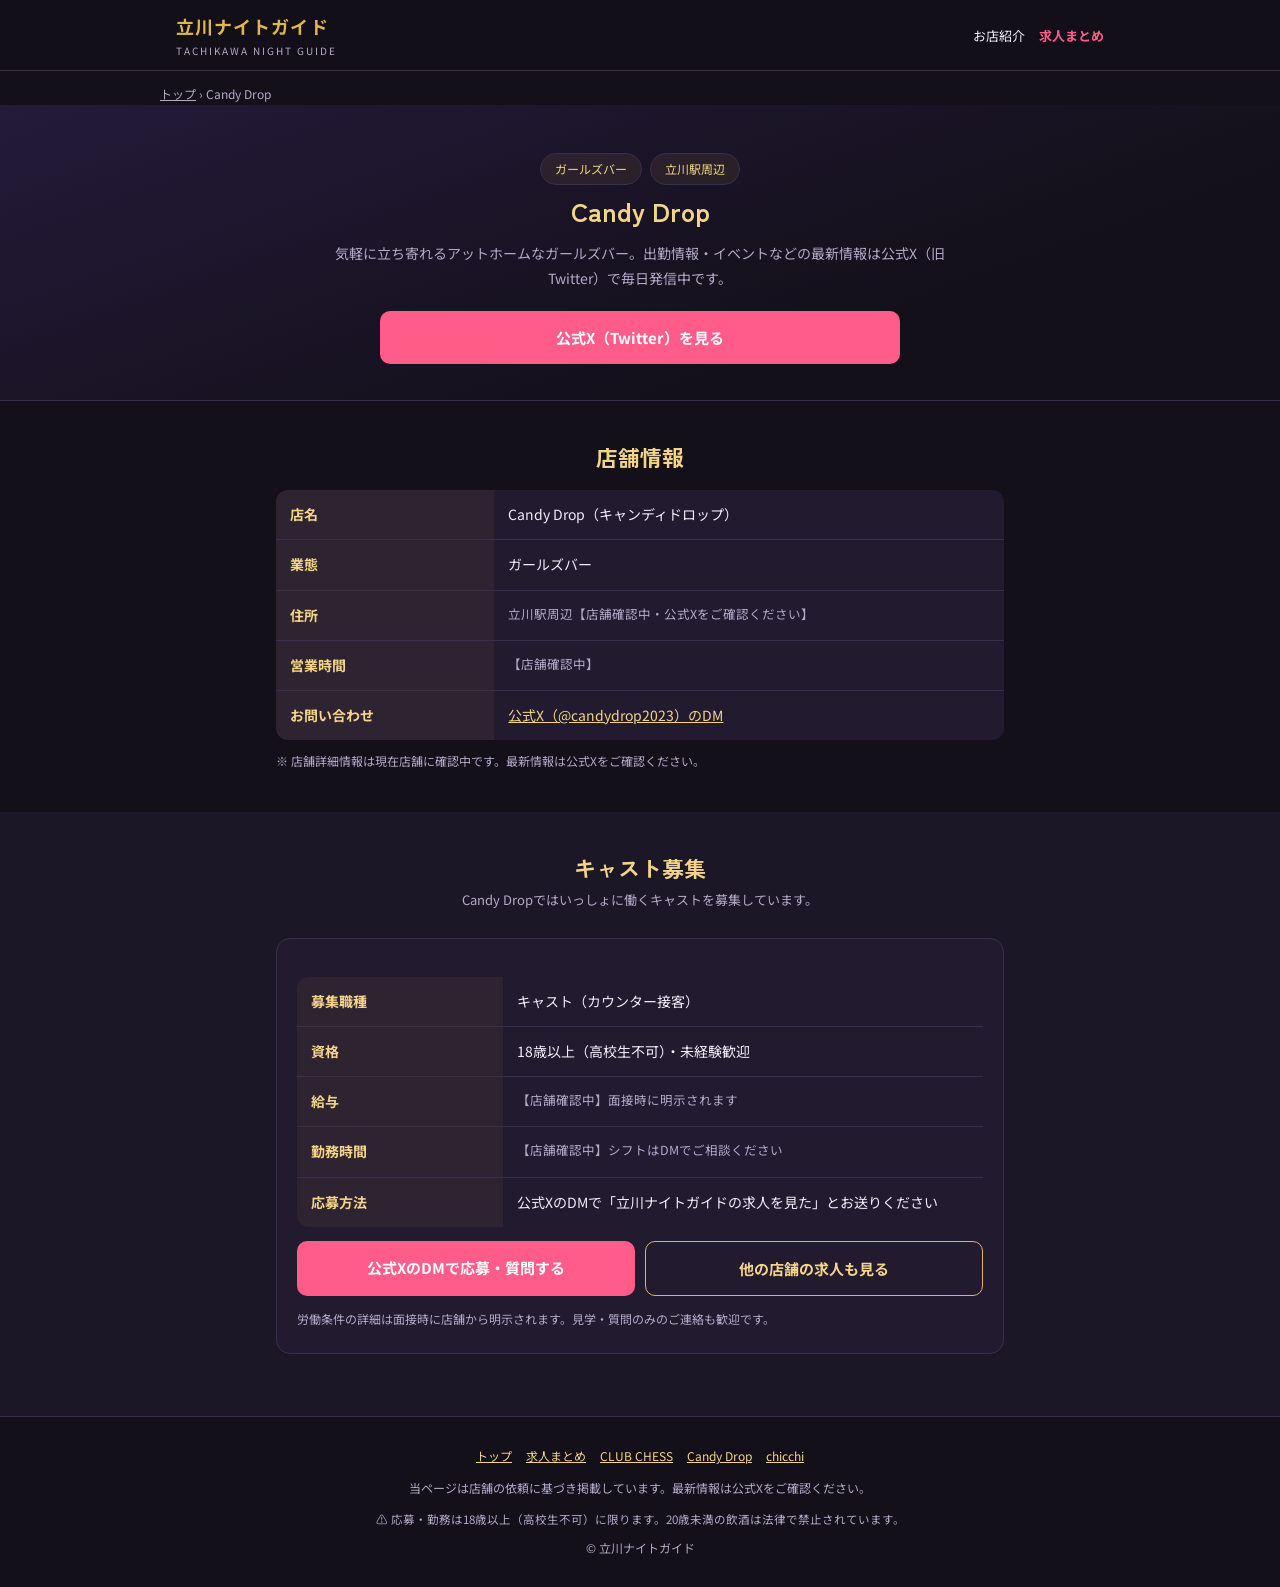
==== candydrop.html @ 4db2676d "feat: initial site - Tachikawa night guide + jobs aggregator (5 pages) - index (3-store guide), jobs" ====
<!DOCTYPE html>
<html lang="ja">
<head>
<meta charset="UTF-8">
<meta name="viewport" content="width=device-width, initial-scale=1.0">
<title>Candy Drop（立川ガールズバー）紹介＆キャスト募集｜立川ナイトガイド</title>
<meta name="description" content="立川駅周辺のガールズバー Candy Drop の店舗紹介とキャスト募集情報。最新情報は公式X（Twitter）で発信中。応募はXのDMから。18歳以上（高校生不可）。">
<link rel="preconnect" href="https://fonts.googleapis.com">
<link rel="preconnect" href="https://fonts.gstatic.com" crossorigin>
<link href="https://fonts.googleapis.com/css2?family=Zen+Kaku+Gothic+New:wght@500;700&family=Noto+Sans+JP:wght@400;500;700&display=swap" rel="stylesheet">
<link rel="stylesheet" href="assets/style.css">
</head>
<body>

<header class="site-header">
  <div class="wrap">
    <a class="brand" href="index.html">立川ナイトガイド<small>TACHIKAWA NIGHT GUIDE</small></a>
    <nav class="gnav">
      <a href="index.html#stores">お店紹介</a>
      <a class="jobs" href="jobs.html">求人まとめ</a>
    </nav>
  </div>
</header>

<div class="wrap crumbs"><a href="index.html">トップ</a> › Candy Drop</div>

<div class="hero">
  <div class="wrap">
    <div class="badges">
      <span class="badge">ガールズバー</span>
      <span class="badge">立川駅周辺</span>
    </div>
    <h1>Candy Drop</h1>
    <p>気軽に立ち寄れるアットホームなガールズバー。出勤情報・イベントなどの最新情報は公式X（旧Twitter）で毎日発信中です。</p>
    <div class="btn-row" style="max-width:520px;margin:0 auto;">
      <a class="btn btn-jobs" href="https://x.com/candydrop2023" target="_blank" rel="noopener">公式X（Twitter）を見る</a>
    </div>
  </div>
</div>

<section>
  <div class="wrap" style="max-width:760px;">
    <h2 class="sec-title">店舗情報</h2>
    <table class="tbl" style="margin-top:18px;">
      <tr><th>店名</th><td>Candy Drop（キャンディドロップ）</td></tr>
      <tr><th>業態</th><td>ガールズバー</td></tr>
      <tr><th>住所</th><td class="pending">立川駅周辺【店舗確認中・公式Xをご確認ください】</td></tr>
      <tr><th>営業時間</th><td class="pending">【店舗確認中】</td></tr>
      <tr><th>お問い合わせ</th><td><a href="https://x.com/candydrop2023" target="_blank" rel="noopener">公式X（@candydrop2023）のDM</a></td></tr>
    </table>
    <p class="note" style="margin-top:10px;">※ 店舗詳細情報は現在店舗に確認中です。最新情報は公式Xをご確認ください。</p>
  </div>
</section>

<section style="background:var(--bg2);" id="recruit">
  <div class="wrap" style="max-width:760px;">
    <h2 class="sec-title">キャスト募集</h2>
    <p class="sec-lead">Candy Dropではいっしょに働くキャストを募集しています。</p>
    <div class="job-card">
      <table class="tbl">
        <tr><th>募集職種</th><td>キャスト（カウンター接客）</td></tr>
        <tr><th>資格</th><td>18歳以上（高校生不可）・未経験歓迎</td></tr>
        <tr><th>給与</th><td class="pending">【店舗確認中】面接時に明示されます</td></tr>
        <tr><th>勤務時間</th><td class="pending">【店舗確認中】シフトはDMでご相談ください</td></tr>
        <tr><th>応募方法</th><td>公式XのDMで「立川ナイトガイドの求人を見た」とお送りください</td></tr>
      </table>
      <div class="btn-row">
        <a class="btn btn-jobs" href="https://x.com/candydrop2023" target="_blank" rel="noopener">公式XのDMで応募・質問する</a>
        <a class="btn btn-ghost" href="jobs.html">他の店舗の求人も見る</a>
      </div>
      <p class="note" style="margin-top:12px;">労働条件の詳細は面接時に店舗から明示されます。見学・質問のみのご連絡も歓迎です。</p>
    </div>
  </div>
</section>

<footer class="site-footer">
  <div class="wrap">
    <nav>
      <a href="index.html">トップ</a>
      <a href="jobs.html">求人まとめ</a>
      <a href="chess.html">CLUB CHESS</a>
      <a href="candydrop.html">Candy Drop</a>
      <a href="chicchi.html">chicchi</a>
    </nav>
    <p>当ページは店舗の依頼に基づき掲載しています。最新情報は公式Xをご確認ください。</p>
    <p class="age-note">⚠ 応募・勤務は18歳以上（高校生不可）に限ります。20歳未満の飲酒は法律で禁止されています。</p>
    <p style="margin-top:8px;">© 立川ナイトガイド</p>
  </div>
</footer>

<div class="mobile-bar">
  <a class="btn btn-jobs" href="https://x.com/candydrop2023" target="_blank" rel="noopener">XのDMで連絡</a>
  <a class="btn btn-ghost" href="jobs.html">求人まとめ</a>
</div>

</body>
</html>
---- assets/style.css ----
/* 立川ナイトガイド 共通スタイル（モバイル最優先） */
:root {
  --bg: #131019;
  --bg2: #1c1726;
  --card: #221b30;
  --line: #382e4d;
  --text: #f2eef8;
  --muted: #b3a9c9;
  --gold: #e0b64f;
  --gold2: #f3d488;
  --pink: #ff5c8a;
  --green: #06c755;
  --red: #e8434d;
}
* { margin: 0; padding: 0; box-sizing: border-box; }
html { scroll-behavior: smooth; }
body {
  font-family: "Noto Sans JP", "Hiragino Kaku Gothic ProN", sans-serif;
  background: var(--bg);
  color: var(--text);
  line-height: 1.8;
  font-size: 16px;
}
h1, h2, h3 { font-family: "Zen Kaku Gothic New", "Noto Sans JP", sans-serif; line-height: 1.4; }
a { color: var(--gold2); }
img { max-width: 100%; }
.wrap { max-width: 960px; margin: 0 auto; padding: 0 16px; }

/* header */
.site-header { background: rgba(19, 16, 25, .95); border-bottom: 1px solid var(--line); position: sticky; top: 0; z-index: 50; }
.site-header .wrap { display: flex; align-items: center; justify-content: space-between; padding: 10px 16px; }
.brand { font-weight: 700; color: var(--gold); text-decoration: none; font-size: 18px; letter-spacing: .06em; }
.brand small { display: block; font-size: 10px; color: var(--muted); letter-spacing: .2em; font-weight: 400; }
.gnav { display: flex; gap: 14px; font-size: 13px; }
.gnav a { color: var(--text); text-decoration: none; }
.gnav a.jobs { color: var(--pink); font-weight: 700; }

/* hero */
.hero { background: linear-gradient(160deg, #241a3a 0%, #131019 70%); border-bottom: 1px solid var(--line); padding: 48px 0 36px; text-align: center; }
.hero h1 { font-size: 26px; color: var(--gold2); margin-bottom: 12px; }
.hero p { color: var(--muted); font-size: 14px; max-width: 640px; margin: 0 auto 20px; }
.hero .badges { display: flex; gap: 8px; justify-content: center; flex-wrap: wrap; margin-bottom: 8px; }
.badge { display: inline-block; border: 1px solid var(--line); border-radius: 999px; padding: 4px 14px; font-size: 12px; color: var(--gold2); background: rgba(224, 182, 79, .08); }

/* buttons */
.btn { display: inline-block; border-radius: 10px; padding: 13px 22px; font-weight: 700; text-decoration: none; text-align: center; font-size: 15px; }
.btn-tel { background: var(--red); color: #fff; }
.btn-line { background: var(--green); color: #fff; }
.btn-jobs { background: var(--pink); color: #fff; }
.btn-ghost { border: 1px solid var(--gold); color: var(--gold2); background: transparent; }
.btn-row { display: flex; gap: 10px; flex-wrap: wrap; }
.btn-row .btn { flex: 1 1 160px; }

/* sections */
section { padding: 40px 0; }
.sec-title { text-align: center; font-size: 22px; color: var(--gold2); margin-bottom: 6px; }
.sec-lead { text-align: center; color: var(--muted); font-size: 13px; margin-bottom: 26px; }

/* store cards */
.stores { display: grid; grid-template-columns: 1fr; gap: 18px; }
@media (min-width: 760px) { .stores { grid-template-columns: repeat(3, 1fr); } }
.store-card { background: var(--card); border: 1px solid var(--line); border-radius: 14px; padding: 22px 18px; display: flex; flex-direction: column; gap: 10px; }
.store-card .type { font-size: 12px; color: var(--pink); font-weight: 700; letter-spacing: .1em; }
.store-card h3 { font-size: 19px; color: var(--gold2); }
.store-card .meta { font-size: 12.5px; color: var(--muted); }
.store-card .desc { font-size: 14px; }
.store-card .links { margin-top: auto; display: flex; flex-direction: column; gap: 8px; }
.store-card .links .btn { font-size: 13.5px; padding: 11px 10px; }

/* table */
.tbl { width: 100%; border-collapse: collapse; font-size: 14px; background: var(--card); border-radius: 12px; overflow: hidden; }
.tbl th, .tbl td { border-bottom: 1px solid var(--line); padding: 12px 14px; text-align: left; vertical-align: top; }
.tbl th { width: 30%; color: var(--gold2); font-weight: 700; background: rgba(224, 182, 79, .06); }
.tbl tr:last-child th, .tbl tr:last-child td { border-bottom: none; }

/* job card */
.job-card { background: var(--card); border: 1px solid var(--line); border-radius: 14px; padding: 24px 20px; margin-bottom: 22px; }
.job-card h3 { color: var(--gold2); font-size: 20px; margin-bottom: 4px; }
.job-card .type { color: var(--pink); font-size: 12px; font-weight: 700; letter-spacing: .08em; }
.job-card .tbl { margin: 14px 0; }
.pending { color: var(--muted); font-size: 12.5px; }

/* notice */
.notice { background: rgba(232, 67, 77, .08); border: 1px solid rgba(232, 67, 77, .4); border-radius: 12px; padding: 16px 18px; font-size: 13px; color: #f4c6ca; }
.notice strong { color: #ff9aa3; }
.note { font-size: 12px; color: var(--muted); }

/* flow */
.flow { counter-reset: step; display: grid; gap: 12px; }
.flow li { list-style: none; background: var(--card); border: 1px solid var(--line); border-radius: 12px; padding: 14px 16px 14px 54px; position: relative; font-size: 14px; }
.flow li::before { counter-increment: step; content: counter(step); position: absolute; left: 14px; top: 50%; transform: translateY(-50%); width: 28px; height: 28px; border-radius: 50%; background: var(--gold); color: #131019; font-weight: 700; display: flex; align-items: center; justify-content: center; font-size: 14px; }

/* faq */
.faq details { background: var(--card); border: 1px solid var(--line); border-radius: 10px; padding: 14px 16px; margin-bottom: 10px; font-size: 14px; }
.faq summary { cursor: pointer; font-weight: 700; color: var(--gold2); }
.faq p { margin-top: 8px; color: var(--muted); }

/* footer */
.site-footer { border-top: 1px solid var(--line); padding: 28px 0 90px; font-size: 12px; color: var(--muted); text-align: center; }
.site-footer nav { margin-bottom: 10px; display: flex; gap: 14px; justify-content: center; flex-wrap: wrap; }
.age-note { margin-top: 10px; font-size: 11.5px; }

/* mobile fixed bar */
.mobile-bar { position: fixed; bottom: 0; left: 0; right: 0; display: flex; gap: 8px; padding: 10px 12px calc(10px + env(safe-area-inset-bottom)); background: rgba(19, 16, 25, .97); border-top: 1px solid var(--line); z-index: 60; }
.mobile-bar .btn { flex: 1; padding: 12px 8px; font-size: 14px; }
@media (min-width: 760px) { .mobile-bar { display: none; } .site-footer { padding-bottom: 28px; } }

/* breadcrumbs */
.crumbs { font-size: 12px; color: var(--muted); padding: 12px 0 0; }
.crumbs a { color: var(--muted); }
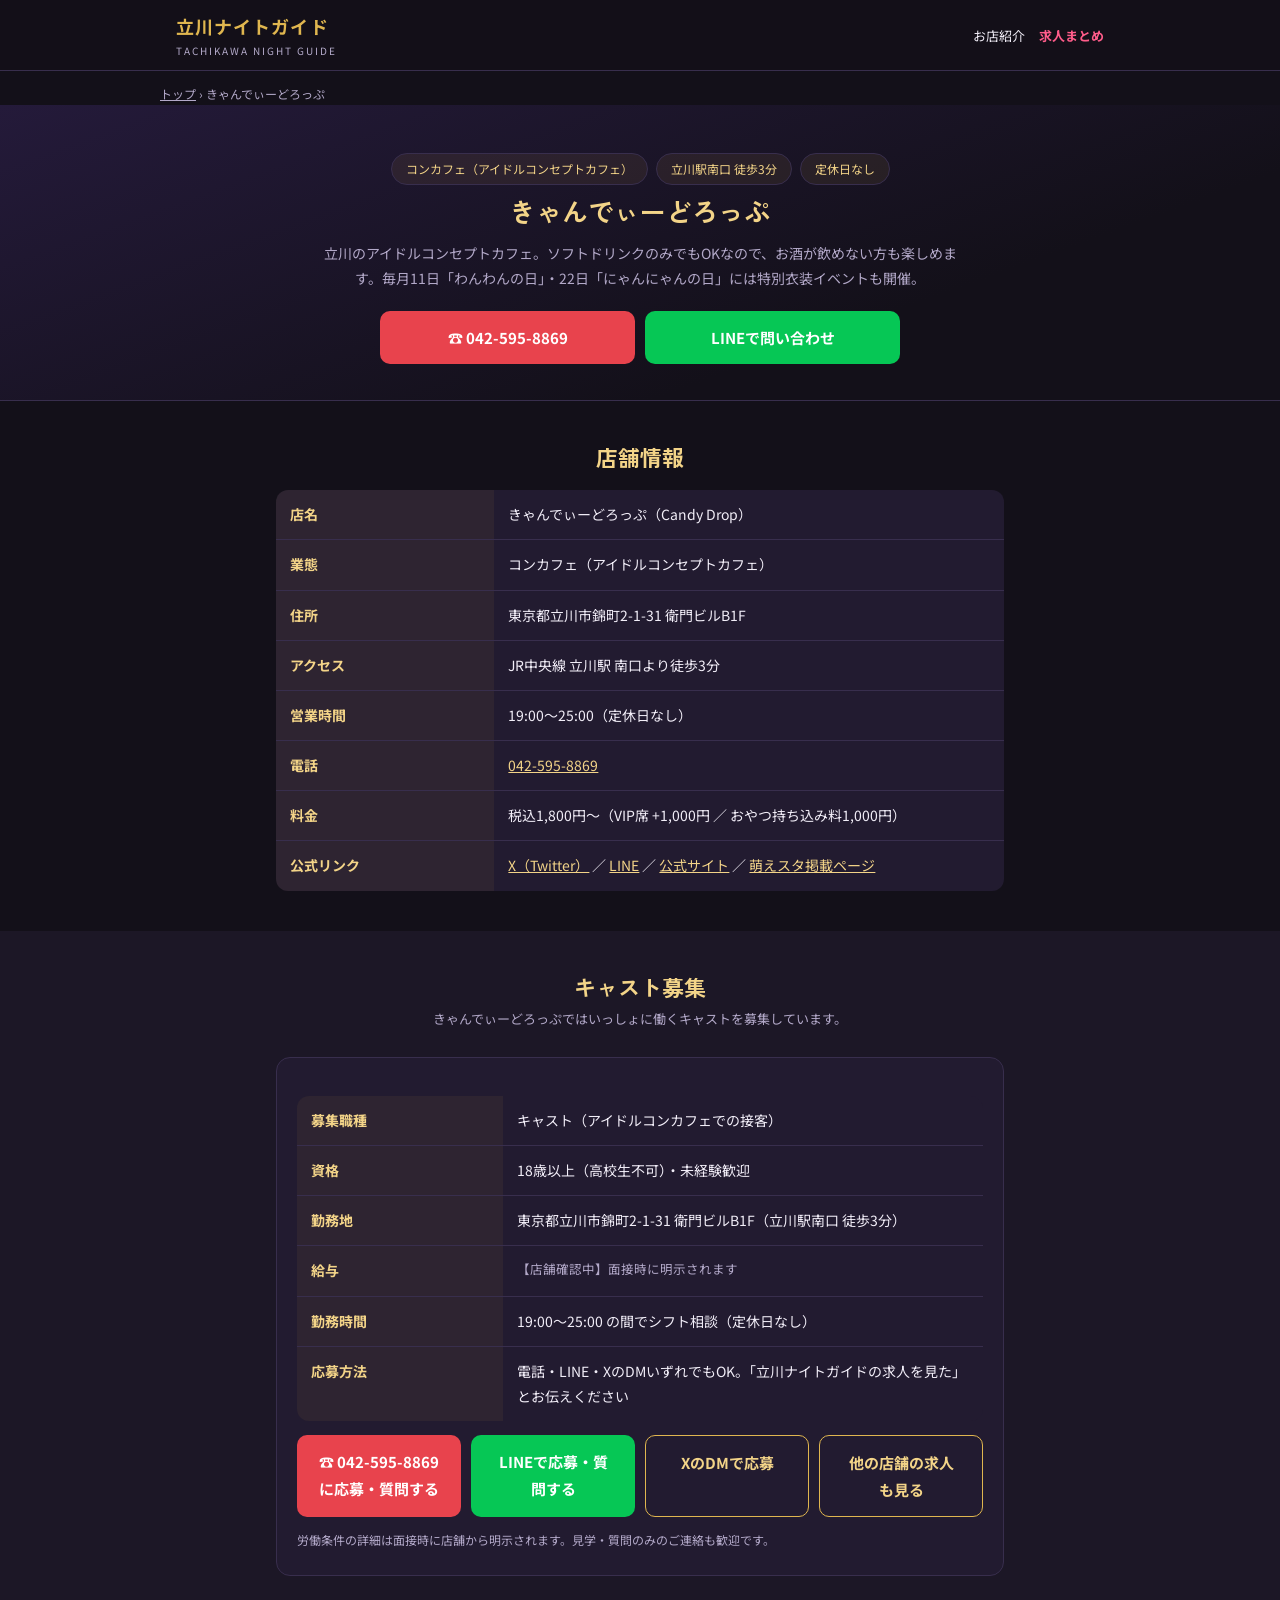
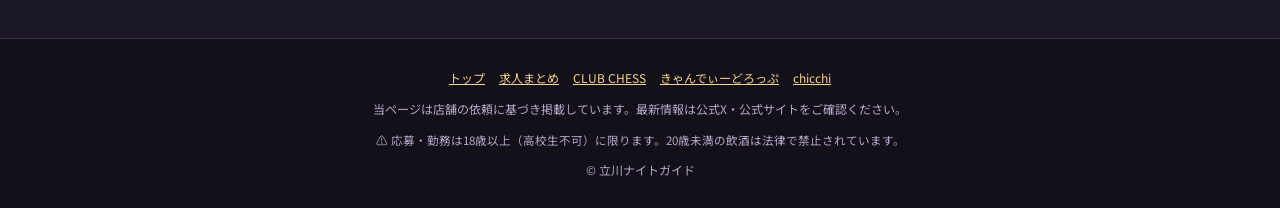
==== commit 8ec25273: "feat: fill in Candy Drop details (kandydrop = idol concept cafe) - correct name きゃんでぃーどろっぷ, type コンカ" ====
--- a/candydrop.html
+++ b/candydrop.html
@@ -3,8 +3,8 @@
 <head>
 <meta charset="UTF-8">
 <meta name="viewport" content="width=device-width, initial-scale=1.0">
-<title>Candy Drop（立川ガールズバー）紹介＆キャスト募集｜立川ナイトガイド</title>
-<meta name="description" content="立川駅周辺のガールズバー Candy Drop の店舗紹介とキャスト募集情報。最新情報は公式X（Twitter）で発信中。応募はXのDMから。18歳以上（高校生不可）。">
+<title>きゃんでぃーどろっぷ（立川コンカフェ）紹介＆キャスト募集｜立川ナイトガイド</title>
+<meta name="description" content="立川駅南口徒歩3分のアイドルコンセプトカフェ「きゃんでぃーどろっぷ」の店舗紹介とキャスト募集情報。19:00〜25:00・定休日なし。応募は042-595-8869またはLINEへ。18歳以上（高校生不可）。">
 <link rel="preconnect" href="https://fonts.googleapis.com">
 <link rel="preconnect" href="https://fonts.gstatic.com" crossorigin>
 <link href="https://fonts.googleapis.com/css2?family=Zen+Kaku+Gothic+New:wght@500;700&family=Noto+Sans+JP:wght@400;500;700&display=swap" rel="stylesheet">
@@ -22,18 +22,20 @@
   </div>
 </header>
 
-<div class="wrap crumbs"><a href="index.html">トップ</a> › Candy Drop</div>
+<div class="wrap crumbs"><a href="index.html">トップ</a> › きゃんでぃーどろっぷ</div>
 
 <div class="hero">
   <div class="wrap">
     <div class="badges">
-      <span class="badge">ガールズバー</span>
-      <span class="badge">立川駅周辺</span>
+      <span class="badge">コンカフェ（アイドルコンセプトカフェ）</span>
+      <span class="badge">立川駅南口 徒歩3分</span>
+      <span class="badge">定休日なし</span>
     </div>
-    <h1>Candy Drop</h1>
-    <p>気軽に立ち寄れるアットホームなガールズバー。出勤情報・イベントなどの最新情報は公式X（旧Twitter）で毎日発信中です。</p>
+    <h1>きゃんでぃーどろっぷ</h1>
+    <p>立川のアイドルコンセプトカフェ。ソフトドリンクのみでもOKなので、お酒が飲めない方も楽しめます。毎月11日「わんわんの日」・22日「にゃんにゃんの日」には特別衣装イベントも開催。</p>
     <div class="btn-row" style="max-width:520px;margin:0 auto;">
-      <a class="btn btn-jobs" href="https://x.com/candydrop2023" target="_blank" rel="noopener">公式X（Twitter）を見る</a>
+      <a class="btn btn-tel" href="tel:0425958869">☎ 042-595-8869</a>
+      <a class="btn btn-line" href="https://line.me/R/ti/p/@298mneig" target="_blank" rel="noopener">LINEで問い合わせ</a>
     </div>
   </div>
 </div>
@@ -42,30 +44,40 @@
   <div class="wrap" style="max-width:760px;">
     <h2 class="sec-title">店舗情報</h2>
     <table class="tbl" style="margin-top:18px;">
-      <tr><th>店名</th><td>Candy Drop（キャンディドロップ）</td></tr>
-      <tr><th>業態</th><td>ガールズバー</td></tr>
-      <tr><th>住所</th><td class="pending">立川駅周辺【店舗確認中・公式Xをご確認ください】</td></tr>
-      <tr><th>営業時間</th><td class="pending">【店舗確認中】</td></tr>
-      <tr><th>お問い合わせ</th><td><a href="https://x.com/candydrop2023" target="_blank" rel="noopener">公式X（@candydrop2023）のDM</a></td></tr>
+      <tr><th>店名</th><td>きゃんでぃーどろっぷ（Candy Drop）</td></tr>
+      <tr><th>業態</th><td>コンカフェ（アイドルコンセプトカフェ）</td></tr>
+      <tr><th>住所</th><td>東京都立川市錦町2-1-31 衛門ビルB1F</td></tr>
+      <tr><th>アクセス</th><td>JR中央線 立川駅 南口より徒歩3分</td></tr>
+      <tr><th>営業時間</th><td>19:00〜25:00（定休日なし）</td></tr>
+      <tr><th>電話</th><td><a href="tel:0425958869">042-595-8869</a></td></tr>
+      <tr><th>料金</th><td>税込1,800円〜（VIP席 +1,000円 ／ おやつ持ち込み料1,000円）</td></tr>
+      <tr><th>公式リンク</th><td>
+        <a href="https://x.com/candydrop2023" target="_blank" rel="noopener">X（Twitter）</a> ／
+        <a href="https://line.me/R/ti/p/@298mneig" target="_blank" rel="noopener">LINE</a> ／
+        <a href="https://candydrop091.base.shop/" target="_blank" rel="noopener">公式サイト</a> ／
+        <a href="https://moe-sta.com/shops/5241" target="_blank" rel="noopener">萌えスタ掲載ページ</a>
+      </td></tr>
     </table>
-    <p class="note" style="margin-top:10px;">※ 店舗詳細情報は現在店舗に確認中です。最新情報は公式Xをご確認ください。</p>
   </div>
 </section>
 
 <section style="background:var(--bg2);" id="recruit">
   <div class="wrap" style="max-width:760px;">
     <h2 class="sec-title">キャスト募集</h2>
-    <p class="sec-lead">Candy Dropではいっしょに働くキャストを募集しています。</p>
+    <p class="sec-lead">きゃんでぃーどろっぷではいっしょに働くキャストを募集しています。</p>
     <div class="job-card">
       <table class="tbl">
-        <tr><th>募集職種</th><td>キャスト（カウンター接客）</td></tr>
+        <tr><th>募集職種</th><td>キャスト（アイドルコンカフェでの接客）</td></tr>
         <tr><th>資格</th><td>18歳以上（高校生不可）・未経験歓迎</td></tr>
+        <tr><th>勤務地</th><td>東京都立川市錦町2-1-31 衛門ビルB1F（立川駅南口 徒歩3分）</td></tr>
         <tr><th>給与</th><td class="pending">【店舗確認中】面接時に明示されます</td></tr>
-        <tr><th>勤務時間</th><td class="pending">【店舗確認中】シフトはDMでご相談ください</td></tr>
-        <tr><th>応募方法</th><td>公式XのDMで「立川ナイトガイドの求人を見た」とお送りください</td></tr>
+        <tr><th>勤務時間</th><td>19:00〜25:00 の間でシフト相談（定休日なし）</td></tr>
+        <tr><th>応募方法</th><td>電話・LINE・XのDMいずれでもOK。「立川ナイトガイドの求人を見た」とお伝えください</td></tr>
       </table>
       <div class="btn-row">
-        <a class="btn btn-jobs" href="https://x.com/candydrop2023" target="_blank" rel="noopener">公式XのDMで応募・質問する</a>
+        <a class="btn btn-tel" href="tel:0425958869">☎ 042-595-8869 に応募・質問する</a>
+        <a class="btn btn-line" href="https://line.me/R/ti/p/@298mneig" target="_blank" rel="noopener">LINEで応募・質問する</a>
+        <a class="btn btn-ghost" href="https://x.com/candydrop2023" target="_blank" rel="noopener">XのDMで応募</a>
         <a class="btn btn-ghost" href="jobs.html">他の店舗の求人も見る</a>
       </div>
       <p class="note" style="margin-top:12px;">労働条件の詳細は面接時に店舗から明示されます。見学・質問のみのご連絡も歓迎です。</p>
@@ -79,18 +91,18 @@
       <a href="index.html">トップ</a>
       <a href="jobs.html">求人まとめ</a>
       <a href="chess.html">CLUB CHESS</a>
-      <a href="candydrop.html">Candy Drop</a>
+      <a href="candydrop.html">きゃんでぃーどろっぷ</a>
       <a href="chicchi.html">chicchi</a>
     </nav>
-    <p>当ページは店舗の依頼に基づき掲載しています。最新情報は公式Xをご確認ください。</p>
+    <p>当ページは店舗の依頼に基づき掲載しています。最新情報は公式X・公式サイトをご確認ください。</p>
     <p class="age-note">⚠ 応募・勤務は18歳以上（高校生不可）に限ります。20歳未満の飲酒は法律で禁止されています。</p>
     <p style="margin-top:8px;">© 立川ナイトガイド</p>
   </div>
 </footer>
 
 <div class="mobile-bar">
-  <a class="btn btn-jobs" href="https://x.com/candydrop2023" target="_blank" rel="noopener">XのDMで連絡</a>
-  <a class="btn btn-ghost" href="jobs.html">求人まとめ</a>
+  <a class="btn btn-tel" href="tel:0425958869">☎ 電話する</a>
+  <a class="btn btn-line" href="https://line.me/R/ti/p/@298mneig" target="_blank" rel="noopener">LINEで連絡</a>
 </div>
 
 </body>
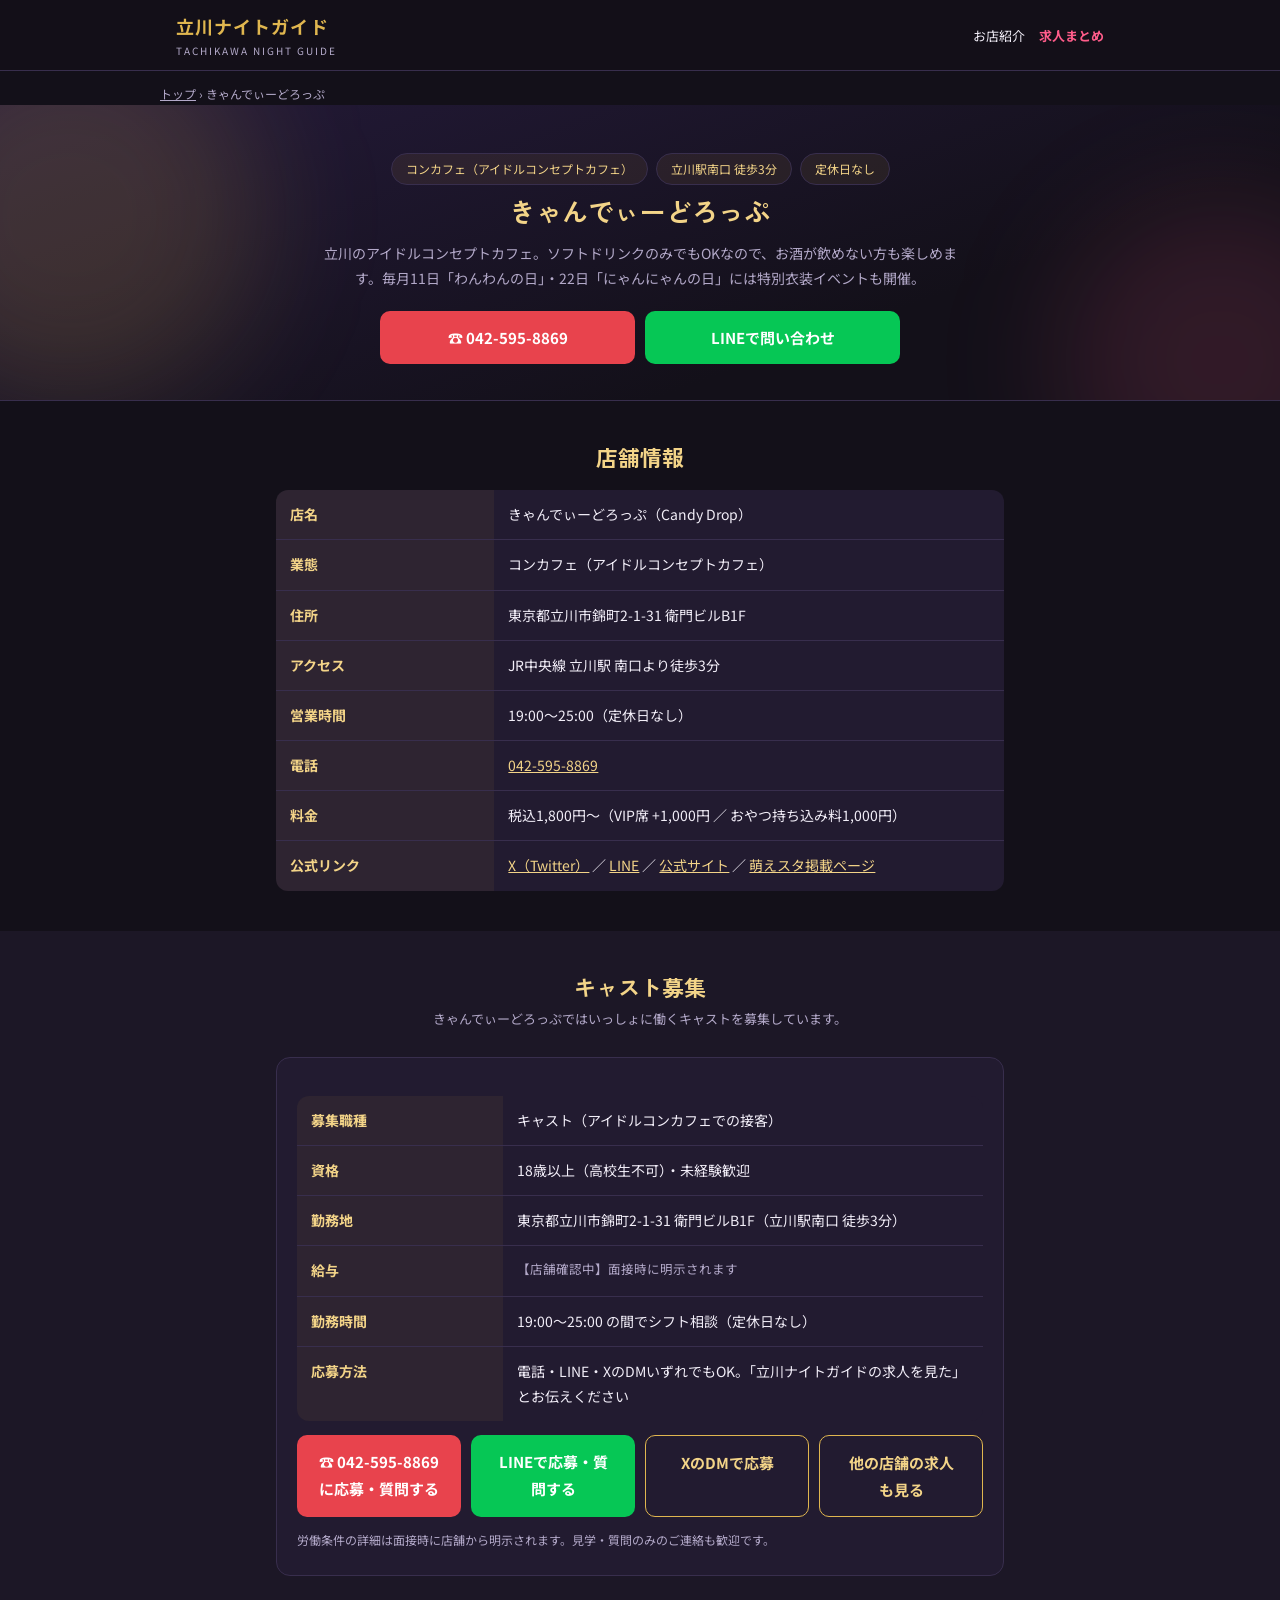
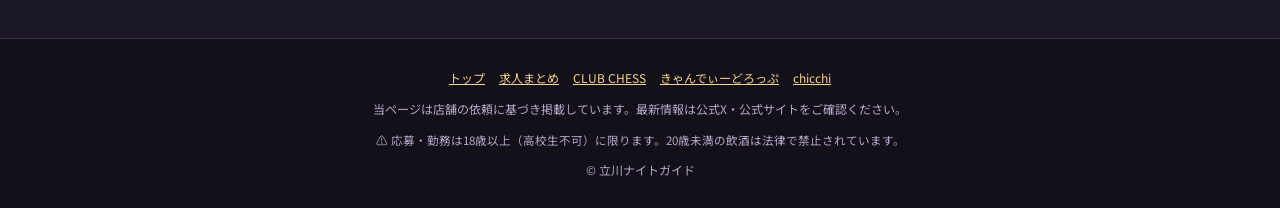
==== commit 3fb10d4f: "feat(motion): DEMI DO-inspired site animations (lightweight, no libs) - intro overlay with logo (onc" ====
--- a/candydrop.html
+++ b/candydrop.html
@@ -1,10 +1,45 @@
-<!DOCTYPE html>
+﻿<!DOCTYPE html>
 <html lang="ja">
 <head>
 <meta charset="UTF-8">
 <meta name="viewport" content="width=device-width, initial-scale=1.0">
 <title>きゃんでぃーどろっぷ（立川コンカフェ）紹介＆キャスト募集｜立川ナイトガイド</title>
 <meta name="description" content="立川駅南口徒歩3分のアイドルコンセプトカフェ「きゃんでぃーどろっぷ」の店舗紹介とキャスト募集情報。19:00〜25:00・定休日なし。応募は042-595-8869またはLINEへ。18歳以上（高校生不可）。">
+<link rel="canonical" href="https://tachikawa-night.jp/candydrop.html">
+<link rel="icon" type="image/png" sizes="32x32" href="assets/favicon-32.png">
+<link rel="apple-touch-icon" href="assets/apple-touch-icon.png">
+<meta property="og:type" content="website">
+<meta property="og:site_name" content="立川ナイトガイド">
+<meta property="og:title" content="きゃんでぃーどろっぷ（立川コンカフェ）紹介＆キャスト募集">
+<meta property="og:description" content="立川駅南口徒歩3分のアイドルコンカフェ。19:00〜25:00・定休日なし。キャスト募集中（18歳以上）。">
+<meta property="og:url" content="https://tachikawa-night.jp/candydrop.html">
+<meta property="og:image" content="https://tachikawa-night.jp/assets/ogp.png">
+<meta name="twitter:card" content="summary_large_image">
+<script type="application/ld+json">
+{
+  "@context": "https://schema.org",
+  "@type": "CafeOrCoffeeShop",
+  "name": "きゃんでぃーどろっぷ",
+  "alternateName": "Candy Drop",
+  "description": "立川駅南口徒歩3分のアイドルコンセプトカフェ（コンカフェ）。ソフトドリンクのみでも利用可。税込1,800円〜。",
+  "url": "https://candydrop091.base.shop/",
+  "sameAs": ["https://x.com/candydrop2023", "https://moe-sta.com/shops/5241"],
+  "telephone": "+81-42-595-8869",
+  "address": { "@type": "PostalAddress", "streetAddress": "錦町2-1-31 衛門ビルB1F", "addressLocality": "立川市", "addressRegion": "東京都", "postalCode": "190-0022", "addressCountry": "JP" },
+  "openingHoursSpecification": { "@type": "OpeningHoursSpecification", "dayOfWeek": ["Monday", "Tuesday", "Wednesday", "Thursday", "Friday", "Saturday", "Sunday"], "opens": "19:00", "closes": "25:00" },
+  "priceRange": "¥¥"
+}
+</script>
+<script type="application/ld+json">
+{
+  "@context": "https://schema.org",
+  "@type": "BreadcrumbList",
+  "itemListElement": [
+    { "@type": "ListItem", "position": 1, "name": "トップ", "item": "https://tachikawa-night.jp/" },
+    { "@type": "ListItem", "position": 2, "name": "きゃんでぃーどろっぷ", "item": "https://tachikawa-night.jp/candydrop.html" }
+  ]
+}
+</script>
 <link rel="preconnect" href="https://fonts.googleapis.com">
 <link rel="preconnect" href="https://fonts.gstatic.com" crossorigin>
 <link href="https://fonts.googleapis.com/css2?family=Zen+Kaku+Gothic+New:wght@500;700&family=Noto+Sans+JP:wght@400;500;700&display=swap" rel="stylesheet">
@@ -105,5 +140,6 @@
   <a class="btn btn-line" href="https://line.me/R/ti/p/@298mneig" target="_blank" rel="noopener">LINEで連絡</a>
 </div>
 
+<script src="assets/anim.js" defer></script>
 </body>
 </html>
--- a/assets/style.css
+++ b/assets/style.css
@@ -108,3 +108,61 @@
 /* breadcrumbs */
 .crumbs { font-size: 12px; color: var(--muted); padding: 12px 0 0; }
 .crumbs a { color: var(--muted); }
+
+/* ===== Animations (DEMI DO風・Phase: motion) ===== */
+
+/* イントロオーバーレイ */
+#intro {
+  position: fixed; inset: 0; z-index: 999;
+  background: var(--bg);
+  display: flex; align-items: center; justify-content: center;
+  transition: opacity .7s ease, visibility .7s;
+}
+#intro.out { opacity: 0; visibility: hidden; }
+#intro img { width: 130px; height: 130px; border-radius: 18px; opacity: 0; transform: scale(.92); animation: introLogo 1s ease forwards; }
+@keyframes introLogo { to { opacity: 1; transform: scale(1); } }
+
+/* スクロールリビール（JSが .reveal を付与 → 交差で .is-in） */
+.reveal { opacity: 0; transform: translateY(26px); transition: opacity .85s ease, transform .85s cubic-bezier(.22, 1, .36, 1); }
+.reveal.is-in { opacity: 1; transform: none; }
+
+/* ヒーローの光のオーブ（ゆっくり漂う） */
+.hero { position: relative; overflow: hidden; }
+.hero > .wrap { position: relative; z-index: 2; }
+.hero::before, .hero::after {
+  content: ""; position: absolute; border-radius: 50%; filter: blur(60px); pointer-events: none; z-index: 1;
+}
+.hero::before { width: 380px; height: 380px; left: -120px; top: -80px; background: rgba(224, 182, 79, .16); animation: orbA 14s ease-in-out infinite alternate; }
+.hero::after { width: 320px; height: 320px; right: -100px; bottom: -120px; background: rgba(255, 92, 138, .13); animation: orbB 18s ease-in-out infinite alternate; }
+@keyframes orbA { from { transform: translate(0, 0) scale(1); } to { transform: translate(60px, 40px) scale(1.15); } }
+@keyframes orbB { from { transform: translate(0, 0) scale(1.1); } to { transform: translate(-50px, -40px) scale(.95); } }
+
+/* バッジのふわふわ浮遊 */
+.hero .badge { animation: floatY 5s ease-in-out infinite; }
+.hero .badge:nth-child(2) { animation-delay: 1.2s; }
+.hero .badge:nth-child(3) { animation-delay: 2.4s; }
+@keyframes floatY { 0%, 100% { transform: translateY(0); } 50% { transform: translateY(-5px); } }
+
+/* カードのホバー（持ち上がり＋金の光） */
+.store-card, .job-card { transition: transform .45s cubic-bezier(.22, 1, .36, 1), box-shadow .45s ease, border-color .45s ease; }
+.store-card:hover, .job-card:hover { transform: translateY(-6px); border-color: rgba(224, 182, 79, .55); box-shadow: 0 14px 40px rgba(0, 0, 0, .45), 0 0 24px rgba(224, 182, 79, .12); }
+
+/* ボタンの光のスイープ */
+.btn { position: relative; overflow: hidden; transition: transform .3s ease, filter .3s ease; }
+.btn:hover { transform: translateY(-2px); filter: brightness(1.08); }
+.btn::after { content: ""; position: absolute; top: 0; left: -80%; width: 50%; height: 100%; background: linear-gradient(100deg, transparent, rgba(255, 255, 255, .25), transparent); transform: skewX(-20deg); transition: left .55s ease; }
+.btn:hover::after { left: 130%; }
+
+/* ブランドマーキー */
+.marquee { overflow: hidden; border-block: 1px solid var(--line); background: var(--bg2); padding: 12px 0; }
+.marquee-track { display: flex; width: max-content; animation: marqueeMove 38s linear infinite; }
+.marquee-track span { white-space: nowrap; font-family: "Zen Kaku Gothic New", sans-serif; font-weight: 700; letter-spacing: .18em; font-size: 14px; color: transparent; -webkit-text-stroke: 1px rgba(224, 182, 79, .55); padding-right: 3em; }
+@keyframes marqueeMove { from { transform: translateX(0); } to { transform: translateX(-50%); } }
+
+/* 動きを減らす設定のユーザーにはすべて停止 */
+@media (prefers-reduced-motion: reduce) {
+  #intro { display: none; }
+  .reveal { opacity: 1; transform: none; transition: none; }
+  .hero::before, .hero::after, .hero .badge, .marquee-track { animation: none; }
+  .store-card, .job-card, .btn { transition: none; }
+}
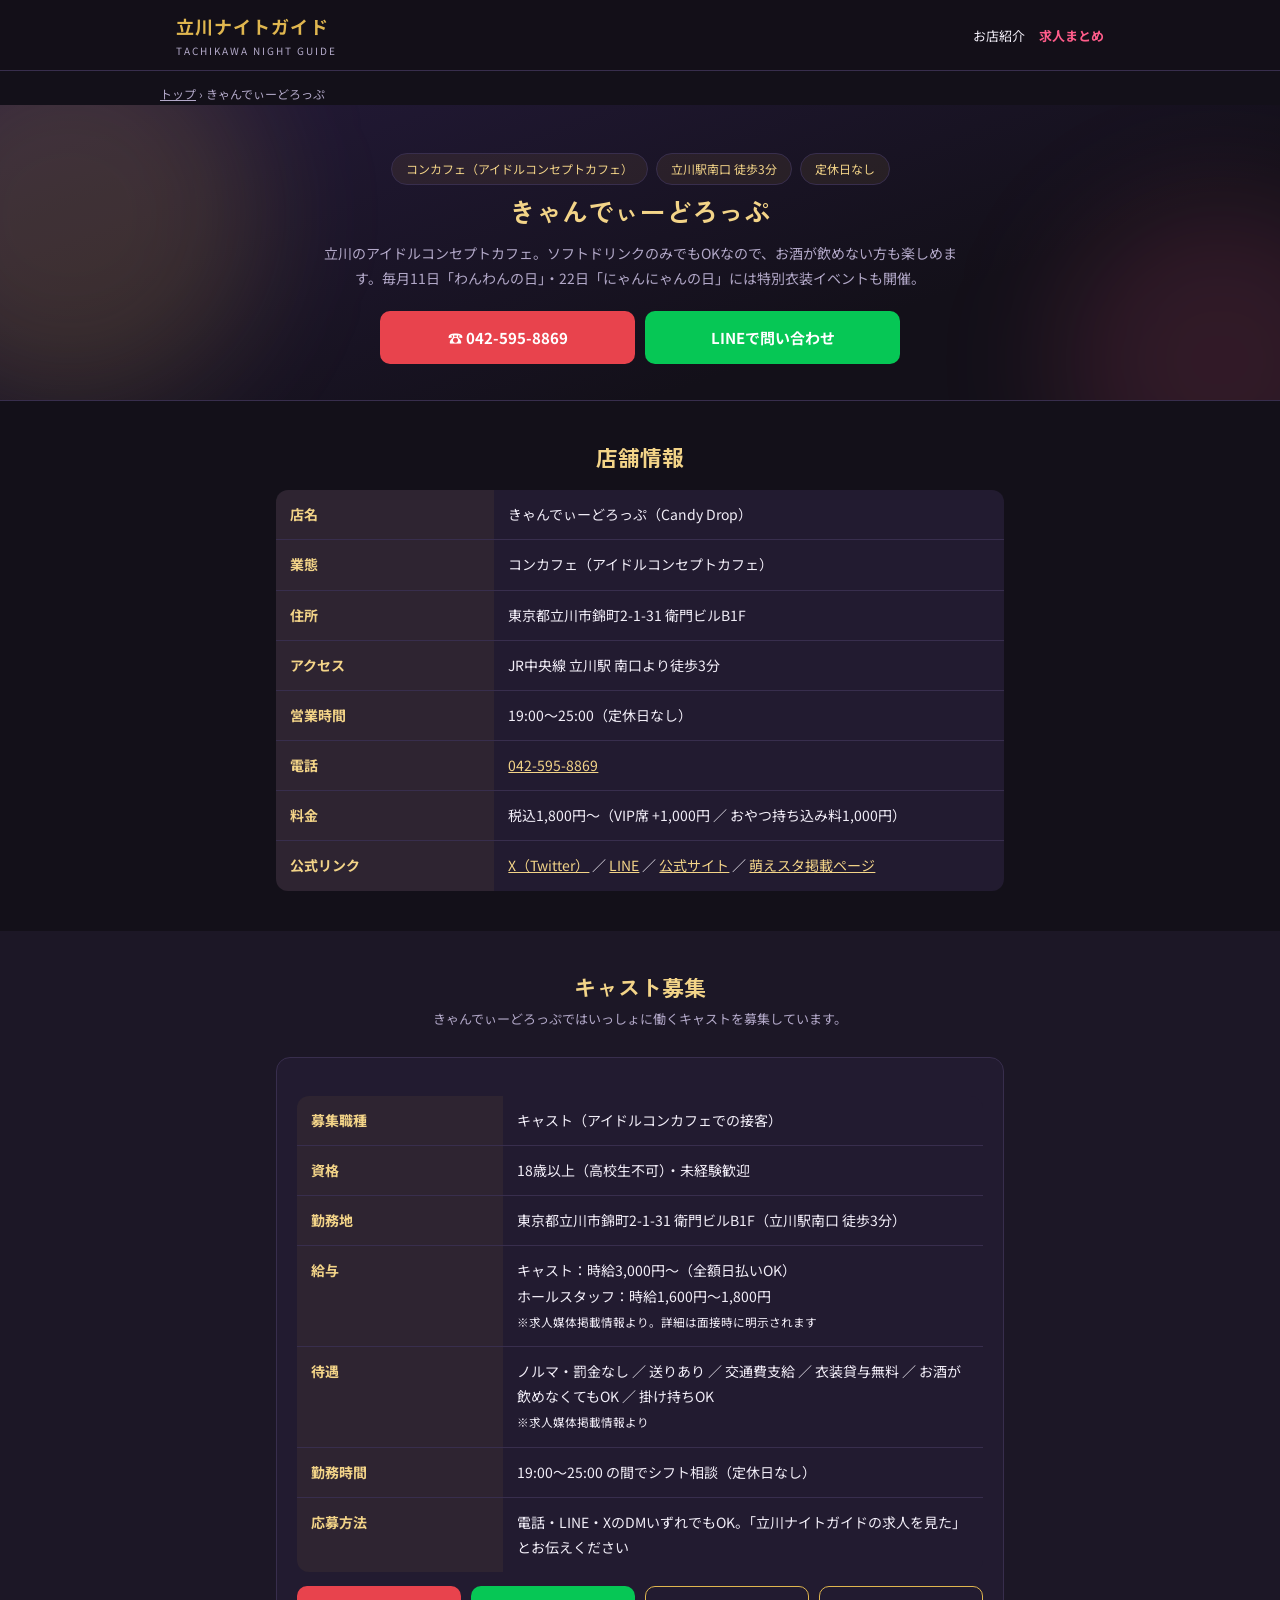
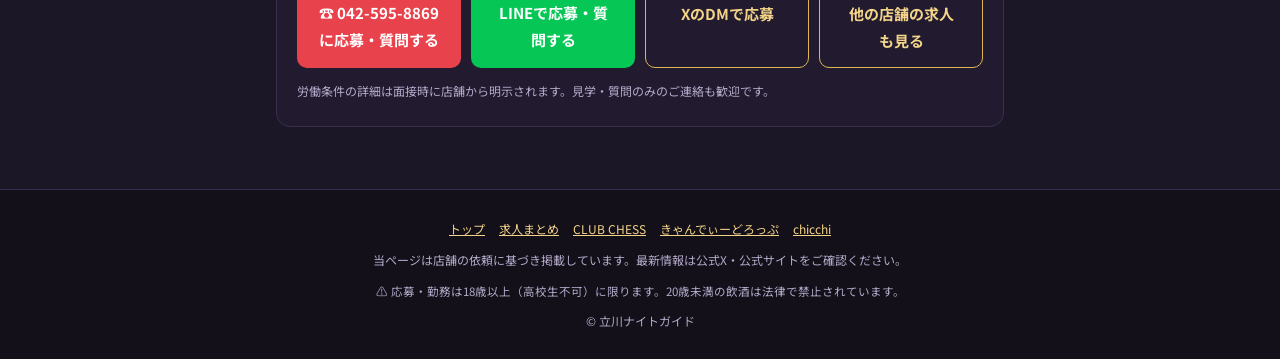
==== commit fa089daa: "feat(jobs): きゃんでぃーどろっぷの給与を反映（baseSalary追加で警告3件全て解消） - バイトル掲載の公式求人（job134643176・住所一致）を出典に、キャスト時給3,000" ====
--- a/candydrop.html
+++ b/candydrop.html
@@ -105,7 +105,8 @@
         <tr><th>募集職種</th><td>キャスト（アイドルコンカフェでの接客）</td></tr>
         <tr><th>資格</th><td>18歳以上（高校生不可）・未経験歓迎</td></tr>
         <tr><th>勤務地</th><td>東京都立川市錦町2-1-31 衛門ビルB1F（立川駅南口 徒歩3分）</td></tr>
-        <tr><th>給与</th><td class="pending">【店舗確認中】面接時に明示されます</td></tr>
+        <tr><th>給与</th><td>キャスト：時給3,000円〜（全額日払いOK）<br>ホールスタッフ：時給1,600円〜1,800円<br><small>※求人媒体掲載情報より。詳細は面接時に明示されます</small></td></tr>
+        <tr><th>待遇</th><td>ノルマ・罰金なし ／ 送りあり ／ 交通費支給 ／ 衣装貸与無料 ／ お酒が飲めなくてもOK ／ 掛け持ちOK<br><small>※求人媒体掲載情報より</small></td></tr>
         <tr><th>勤務時間</th><td>19:00〜25:00 の間でシフト相談（定休日なし）</td></tr>
         <tr><th>応募方法</th><td>電話・LINE・XのDMいずれでもOK。「立川ナイトガイドの求人を見た」とお伝えください</td></tr>
       </table>
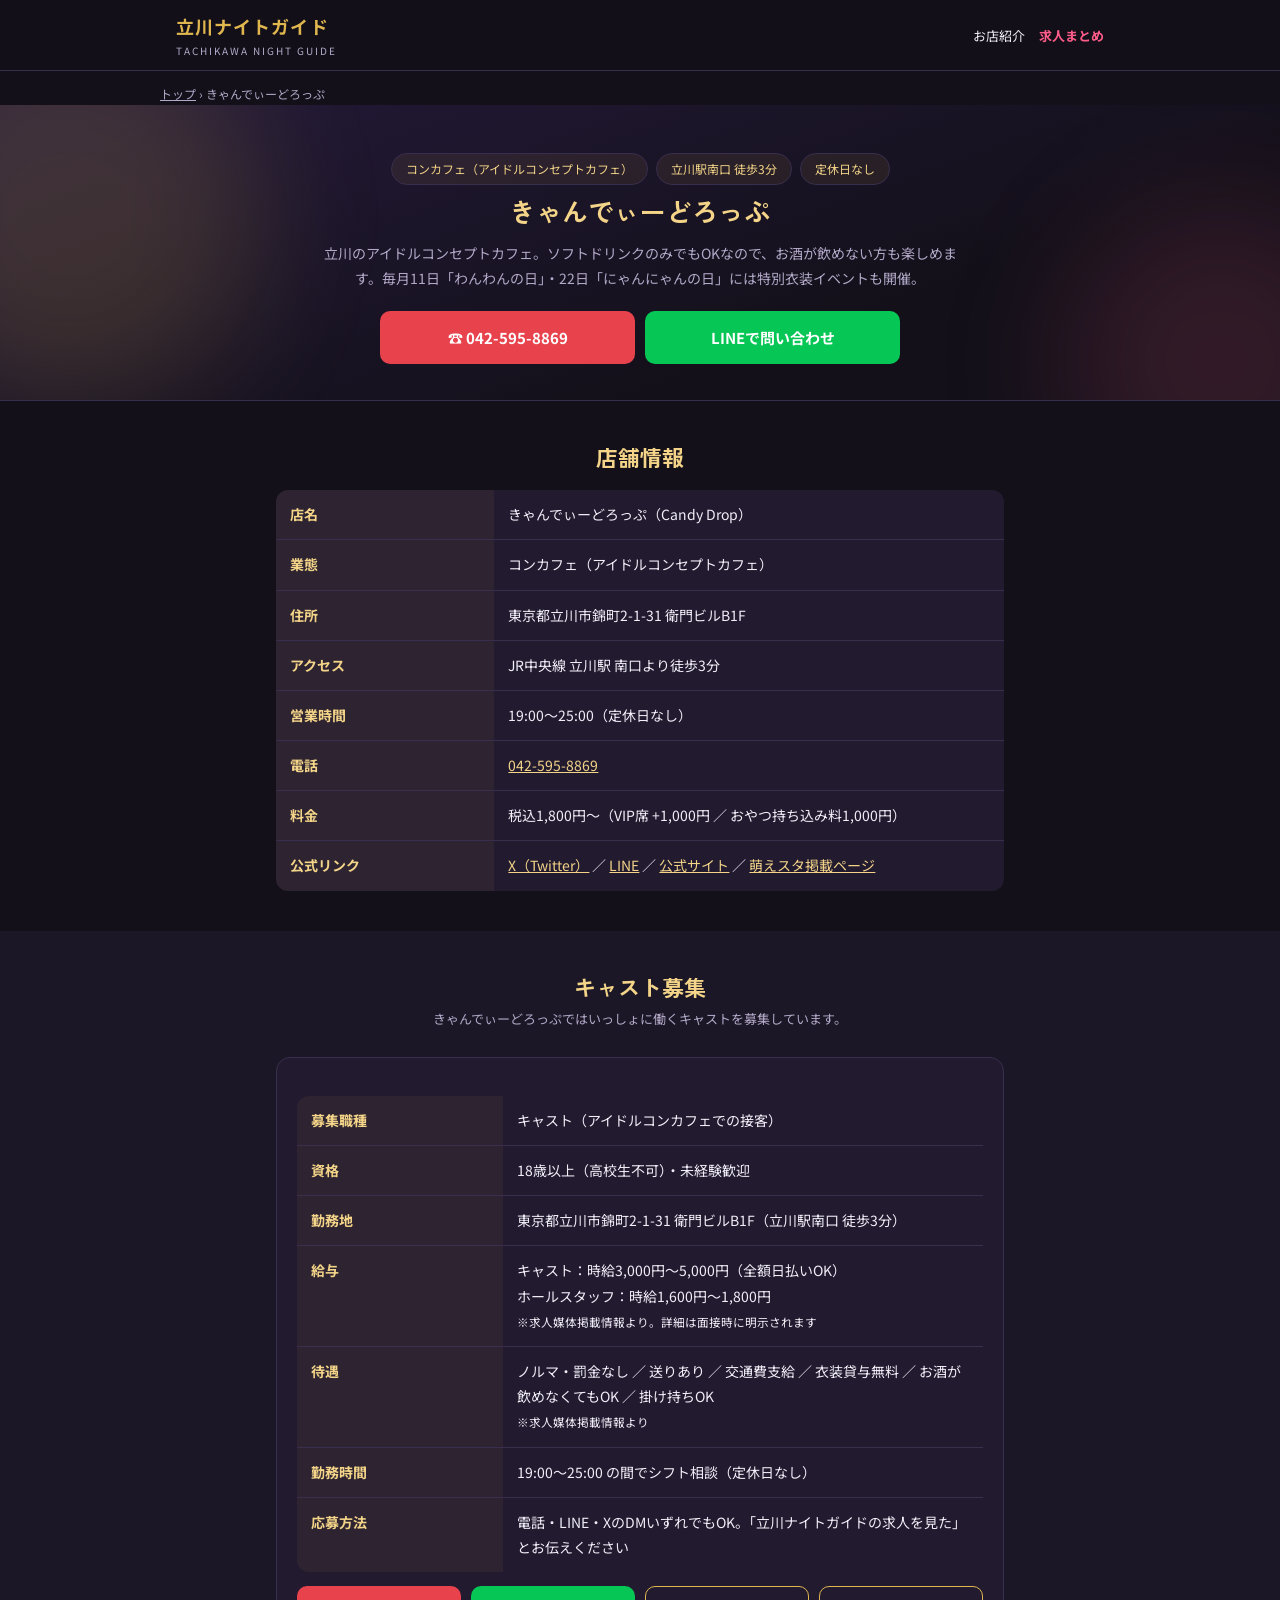
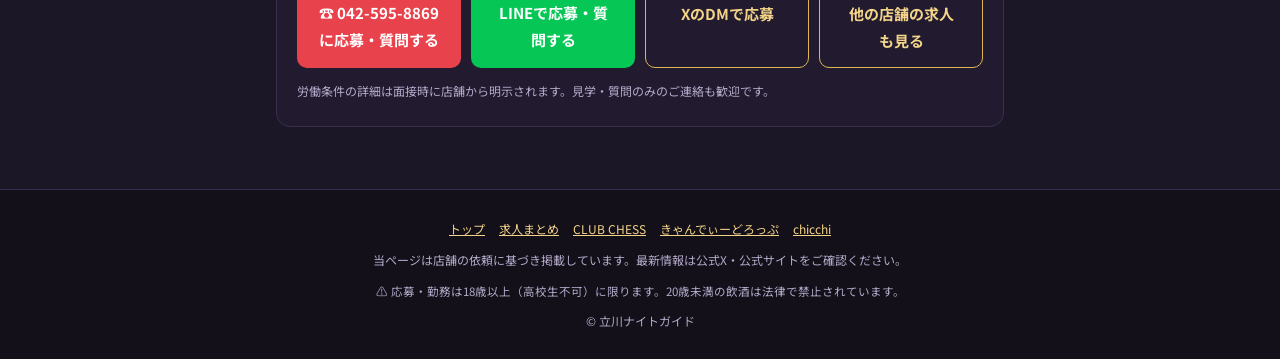
==== commit f5c7ff57: "feat(jobs): baseSalaryにmaxValue追加（GSC警告「maxValueがありません」対応） - CHESS: キャスト時給4,000〜6,000円（体入ドットコム・エミリージ" ====
--- a/candydrop.html
+++ b/candydrop.html
@@ -105,7 +105,7 @@
         <tr><th>募集職種</th><td>キャスト（アイドルコンカフェでの接客）</td></tr>
         <tr><th>資格</th><td>18歳以上（高校生不可）・未経験歓迎</td></tr>
         <tr><th>勤務地</th><td>東京都立川市錦町2-1-31 衛門ビルB1F（立川駅南口 徒歩3分）</td></tr>
-        <tr><th>給与</th><td>キャスト：時給3,000円〜（全額日払いOK）<br>ホールスタッフ：時給1,600円〜1,800円<br><small>※求人媒体掲載情報より。詳細は面接時に明示されます</small></td></tr>
+        <tr><th>給与</th><td>キャスト：時給3,000円〜5,000円（全額日払いOK）<br>ホールスタッフ：時給1,600円〜1,800円<br><small>※求人媒体掲載情報より。詳細は面接時に明示されます</small></td></tr>
         <tr><th>待遇</th><td>ノルマ・罰金なし ／ 送りあり ／ 交通費支給 ／ 衣装貸与無料 ／ お酒が飲めなくてもOK ／ 掛け持ちOK<br><small>※求人媒体掲載情報より</small></td></tr>
         <tr><th>勤務時間</th><td>19:00〜25:00 の間でシフト相談（定休日なし）</td></tr>
         <tr><th>応募方法</th><td>電話・LINE・XのDMいずれでもOK。「立川ナイトガイドの求人を見た」とお伝えください</td></tr>
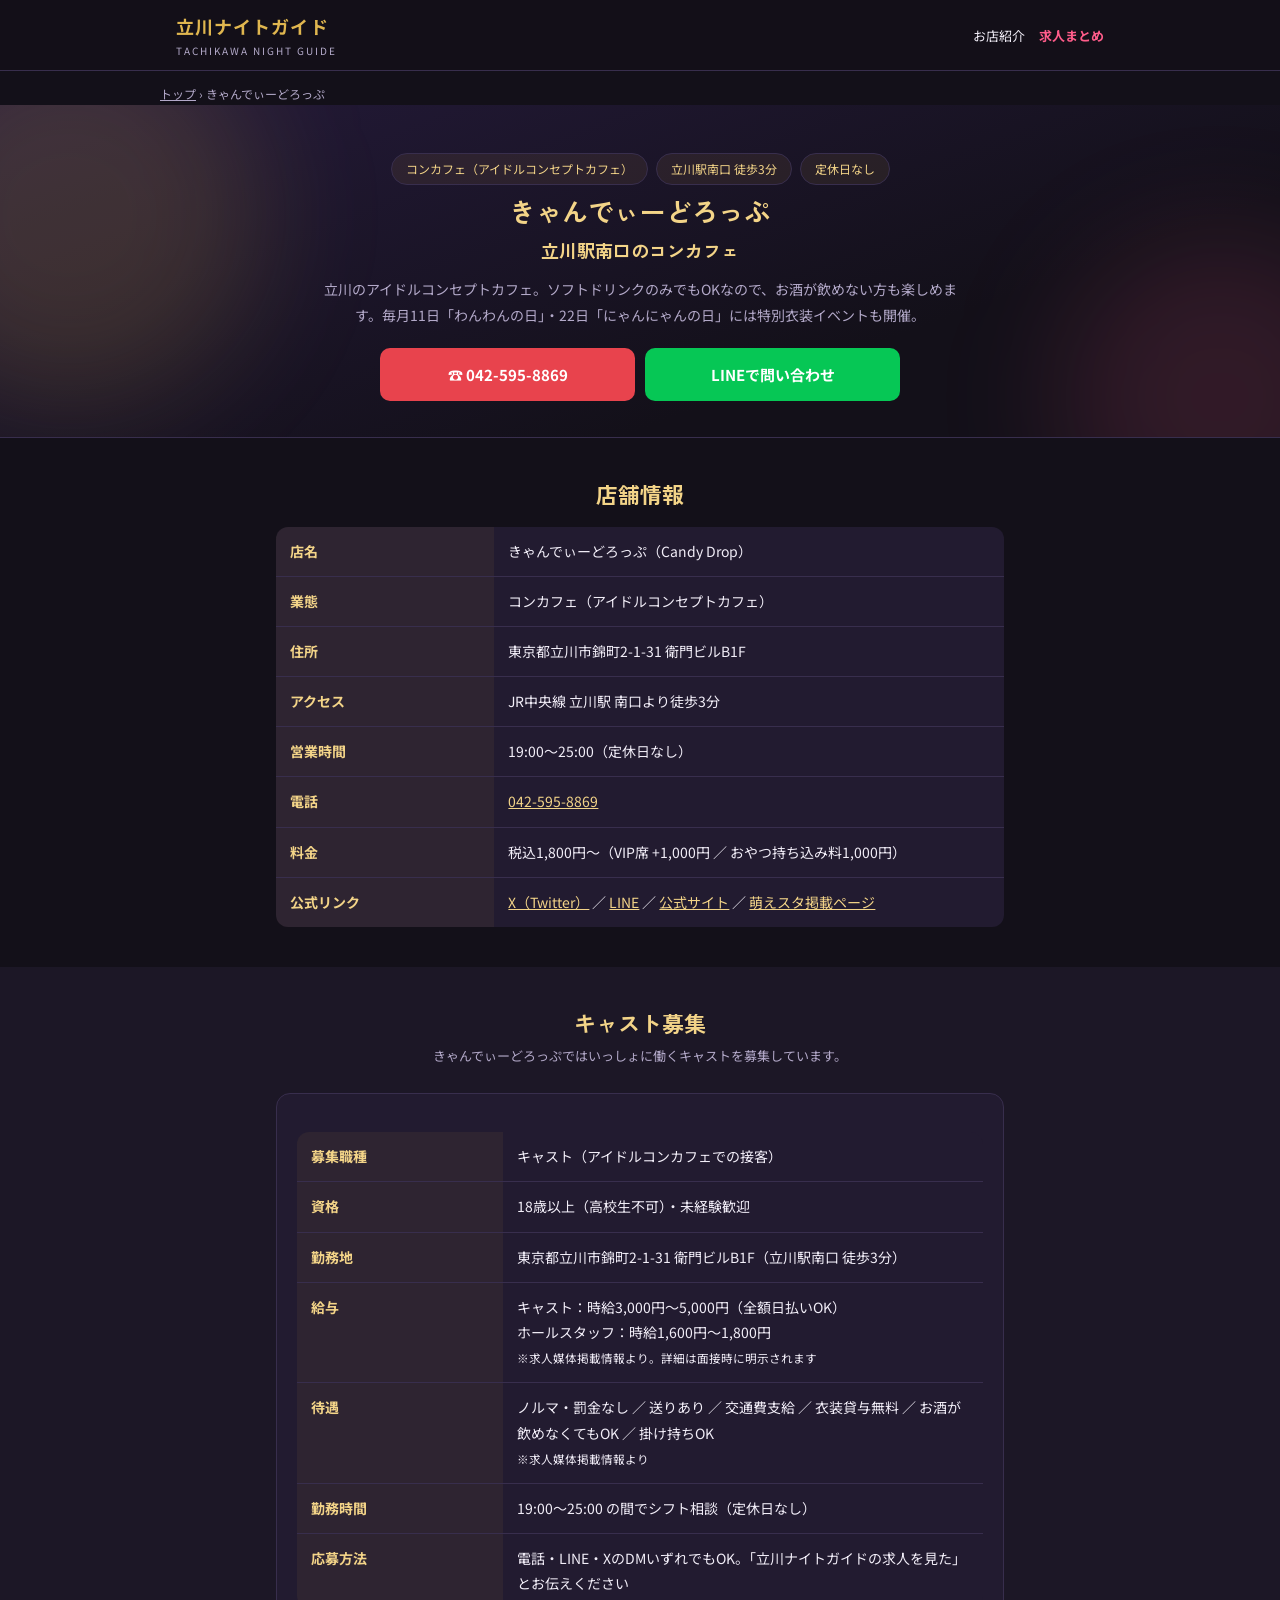
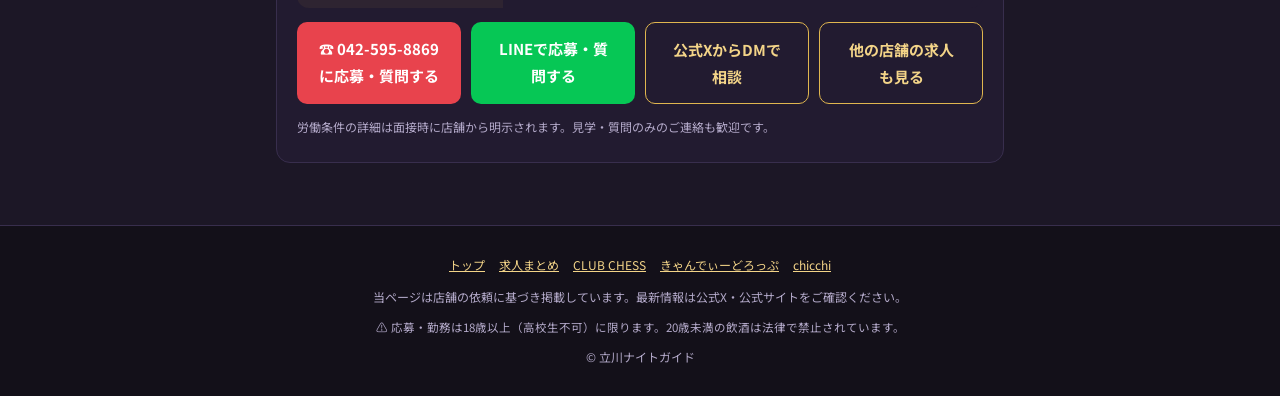
==== commit 8d325de3: "fix: improve search markup and store/application navigation" ====
--- a/candydrop.html
+++ b/candydrop.html
@@ -66,7 +66,7 @@
       <span class="badge">立川駅南口 徒歩3分</span>
       <span class="badge">定休日なし</span>
     </div>
-    <h1>きゃんでぃーどろっぷ</h1>
+    <h1>きゃんでぃーどろっぷ<br><span class="hero-subtitle">立川駅南口のコンカフェ</span></h1>
     <p>立川のアイドルコンセプトカフェ。ソフトドリンクのみでもOKなので、お酒が飲めない方も楽しめます。毎月11日「わんわんの日」・22日「にゃんにゃんの日」には特別衣装イベントも開催。</p>
     <div class="btn-row" style="max-width:520px;margin:0 auto;">
       <a class="btn btn-tel" href="tel:0425958869">☎ 042-595-8869</a>
@@ -113,7 +113,7 @@
       <div class="btn-row">
         <a class="btn btn-tel" href="tel:0425958869">☎ 042-595-8869 に応募・質問する</a>
         <a class="btn btn-line" href="https://line.me/R/ti/p/@298mneig" target="_blank" rel="noopener">LINEで応募・質問する</a>
-        <a class="btn btn-ghost" href="https://x.com/candydrop2023" target="_blank" rel="noopener">XのDMで応募</a>
+        <a class="btn btn-ghost" href="https://x.com/candydrop2023" target="_blank" rel="noopener">公式XからDMで相談</a>
         <a class="btn btn-ghost" href="jobs.html">他の店舗の求人も見る</a>
       </div>
       <p class="note" style="margin-top:12px;">労働条件の詳細は面接時に店舗から明示されます。見学・質問のみのご連絡も歓迎です。</p>
--- a/assets/style.css
+++ b/assets/style.css
@@ -75,7 +75,7 @@
 
 /* job card */
 .job-card { background: var(--card); border: 1px solid var(--line); border-radius: 14px; padding: 24px 20px; margin-bottom: 22px; }
-.job-card h3 { color: var(--gold2); font-size: 20px; margin-bottom: 4px; }
+.job-card h2 { color: var(--gold2); font-size: 20px; margin-bottom: 4px; }
 .job-card .type { color: var(--pink); font-size: 12px; font-weight: 700; letter-spacing: .08em; }
 .job-card .tbl { margin: 14px 0; }
 .pending { color: var(--muted); font-size: 12.5px; }
@@ -110,17 +110,6 @@
 .crumbs a { color: var(--muted); }
 
 /* ===== Animations (DEMI DO風・Phase: motion) ===== */
-
-/* イントロオーバーレイ */
-#intro {
-  position: fixed; inset: 0; z-index: 999;
-  background: var(--bg);
-  display: flex; align-items: center; justify-content: center;
-  transition: opacity .7s ease, visibility .7s;
-}
-#intro.out { opacity: 0; visibility: hidden; }
-#intro img { width: 130px; height: 130px; border-radius: 18px; opacity: 0; transform: scale(.92); animation: introLogo 1s ease forwards; }
-@keyframes introLogo { to { opacity: 1; transform: scale(1); } }
 
 /* スクロールリビール（JSが .reveal を付与 → 交差で .is-in） */
 .reveal { opacity: 0; transform: translateY(26px); transition: opacity .85s ease, transform .85s cubic-bezier(.22, 1, .36, 1); }
@@ -161,8 +150,30 @@
 
 /* 動きを減らす設定のユーザーにはすべて停止 */
 @media (prefers-reduced-motion: reduce) {
-  #intro { display: none; }
+  html { scroll-behavior: auto; }
   .reveal { opacity: 1; transform: none; transition: none; }
   .hero::before, .hero::after, .hero .badge, .marquee-track { animation: none; }
   .store-card, .job-card, .btn { transition: none; }
 }
+
+/* 店舗・求人への移動とスマートフォンでの読みやすさ */
+[id] { scroll-margin-top: 110px; }
+.hero-subtitle { display: inline-block; margin-top: 8px; font-size: 18px; }
+.store-card h3 a { color: inherit; text-underline-offset: .2em; }
+.job-picker { margin-bottom: 26px; padding: 20px; border: 1px solid var(--line); border-radius: 12px; background: var(--card); }
+.job-picker h2 { font-size: 20px; color: var(--gold2); }
+.job-picker p { margin: 8px 0 16px; font-size: 14px; color: var(--muted); }
+a:focus-visible, summary:focus-visible { outline: 3px solid var(--gold2); outline-offset: 4px; }
+@media (max-width: 759px) {
+  .job-picker .btn-row { flex-direction: column; }
+  .job-picker .btn-row .btn { flex: auto; }
+  .site-footer { padding-bottom: calc(110px + env(safe-area-inset-bottom)); }
+  .site-header .wrap { flex-wrap: wrap; gap: 8px 14px; }
+  .gnav a { display: inline-flex; align-items: center; min-height: 44px; }
+}
+@media (max-width: 480px) {
+  .job-card { padding: 20px 14px; }
+  .tbl, .tbl tbody, .tbl tr, .tbl th, .tbl td { display: block; width: 100%; }
+  .tbl th { padding: 10px 12px 4px; border-bottom: 0; }
+  .tbl td { padding: 8px 12px 14px; overflow-wrap: anywhere; }
+}
